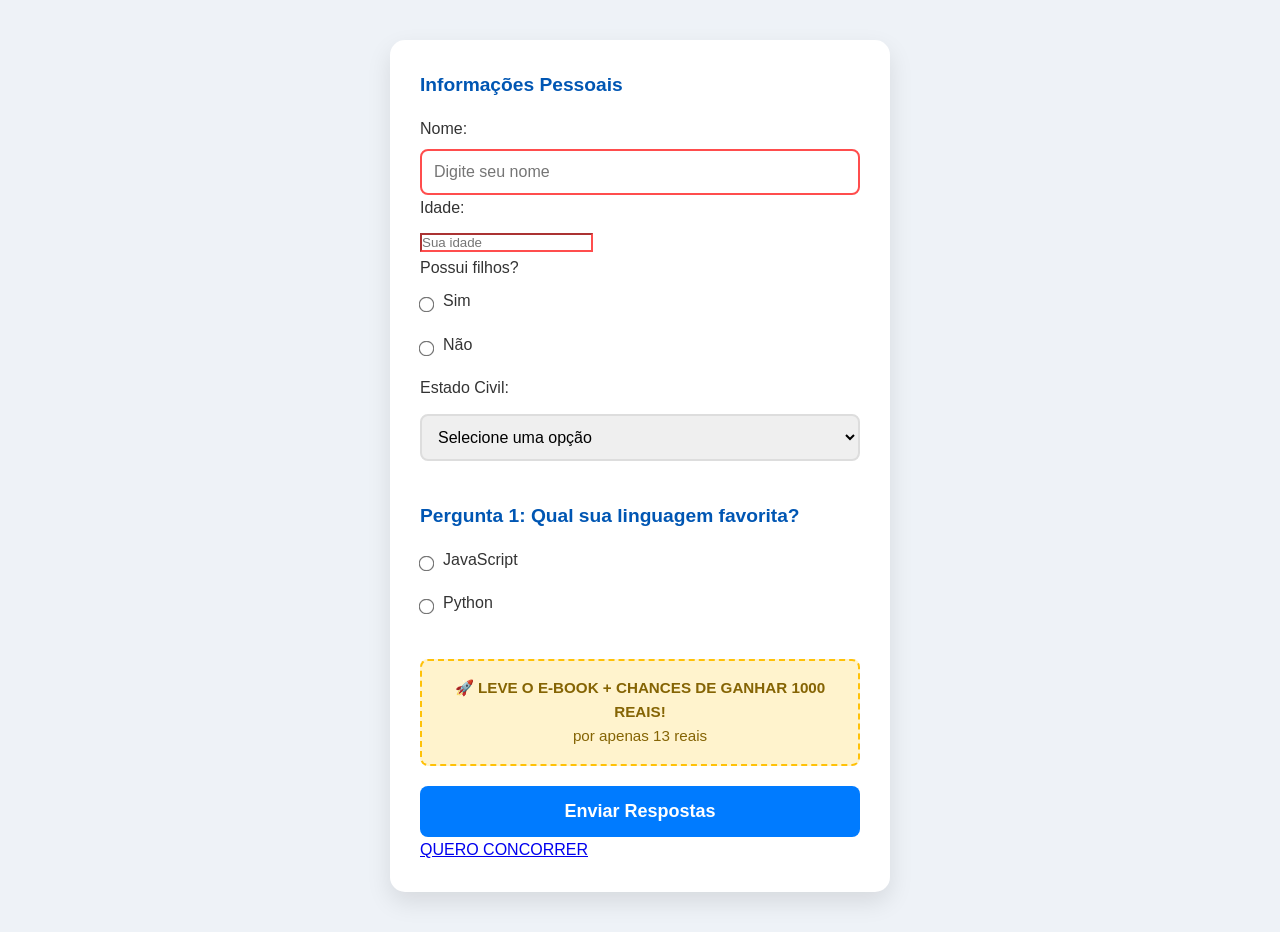
==== index.html @ e2bcbf72 "Update index.html" ====
<!DOCTYPE html>
<html lang="pt-br">
<head>
    <meta charset="UTF-8">
    <meta name="viewport" content="width=device-width, initial-scale=1.0">
    <title>Questionário</title>
    <link rel="stylesheet" href="style.css">
</head>
<body>

    <form id="meuQuestionario" action="https://formspree.io/f/mdawlnnp" method="POST">
        <input type="hidden" name="_next" value="https://portalintel.github.io/portal-inteligente-A/">

        <fieldset>
            <legend>Informações Pessoais</legend>
            <label for="nome">Nome:</label>
            <input type="text" id="nome" name="nome" placeholder="Digite seu nome" required>

            <label for="idade">Idade:</label>
            <input type="number" id="idade" name="idade" placeholder="Sua idade" required>

            <label for="filhos">Possui filhos?</label>
            <div class="radio-group">
                <input type="radio" id="filhos_sim" name="filhos" value="sim" required>
                <label for="filhos_sim">Sim</label>
            </div>
            <div class="radio-group">
                <input type="radio" id="filhos_nao" name="filhos" value="nao" required>
                <label for="filhos_nao">Não</label>
            </div>

            <label for="estado_civil">Estado Civil:</label>
            <select id="estado_civil" name="estado_civil" required>
                <option value="" disabled selected>Selecione uma opção</option>
                <option value="solteiro">Solteiro(a)</option>
                <option value="casado">Casado(a)</option>
                <option value="divorciado">Divorciado(a)</option>
                <option value="viuvo">Viúvo(a)</option>
            </select>
        </fieldset>

        <fieldset>
            <legend>Pergunta 1: Qual sua linguagem favorita?</legend>
            <div class="radio-group">
                <input type="radio" id="js" name="linguagem" value="javascript" required>
                <label for="js">JavaScript</label>
            </div>
            <div class="radio-group">
                <input type="radio" id="python" name="linguagem" value="python" required>
                <label for="python">Python</label>
            </div>
        </fieldset>

        <div class="oferta-box">
            🚀 <strong>LEVE O E-BOOK + CHANCES DE GANHAR 1000 REAIS!</strong><br>
            por apenas 13 reais
        </div>

        <div class="button-container">
            <button type="submit">Enviar Respostas</button>
            <a href="https://portalintel.github.io/portal-inteligente-A/" class="btn-oferta">QUERO CONCORRER</a>
        </div>
    </form>
</body>
</html>
---- style.css ----
/* 1. Reset Básico para melhor visualização */
* { box-sizing: border-box; margin: 0; padding: 0; }

body { 
    font-family: 'Segoe UI', Tahoma, Geneva, Verdana, sans-serif; 
    background-color: #eef2f7; 
    padding: 40px 20px; 
    line-height: 1.6;
    color: #333;
}

/* 2. O formulário como um "cartão" centralizado */
form { 
    max-width: 500px; 
    margin: 0 auto; 
    background: #ffffff; 
    padding: 30px; 
    border-radius: 15px; 
    box-shadow: 0 10px 25px rgba(0,0,0,0.1); 
}

/* 3. Estilização dos grupos de perguntas */
fieldset { 
    border: none; 
    padding: 0; 
    margin-bottom: 25px; 
}

legend { 
    font-weight: bold; 
    font-size: 1.2rem; 
    margin-bottom: 15px; 
    color: #0056b3;
    display: block;
    width: 100%;
}

/* 4. Inputs e Labels */
label { display: block; margin-bottom: 8px; font-weight: 500; }

input[type="text"] { 
    width: 100%; 
    padding: 12px; 
    border: 2px solid #ddd; 
    border-radius: 8px; 
    font-size: 16px; /* Evita zoom automático no iOS */
    transition: border-color 0.3s;
}

/* Validação Visual (Borda Vermelha se estiver vazio) */
input:invalid { border-color: #ff4d4d; }

/* Destaque quando o usuário clica no campo */
input:focus { outline: none; border-color: #007bff; }

/* 5. Botão de Envio atraente */
button { 
    width: 100%; 
    background-color: #007bff; 
    color: white; 
    padding: 15px; 
    border: none; 
    border-radius: 8px; 
    font-size: 18px; 
    font-weight: bold;
    cursor: pointer; 
    transition: background 0.3s;
}

button:hover { background-color: #0056b3; }

/* 6. Estilo para os Radio Buttons (mais fácil de clicar) */
.radio-group { display: flex; align-items: center; gap: 10px; margin-bottom: 10px; }
input[type="radio"] { transform: scale(1.2); cursor: pointer; }

select { 
    width: 100%; 
    padding: 12px; 
    border: 2px solid #ddd; 
    border-radius: 8px; 
    font-size: 16px; 
    margin-top: 5px;
    margin-bottom: 15px;
}
.oferta-box {
    background-color: #fff3cd; /* Amarelo clarinho de destaque */
    border: 2px dashed #ffc107;
    padding: 15px;
    border-radius: 8px;
    text-align: center;
    margin-bottom: 20px;
    font-size: 0.95rem;
    color: #856404;
}
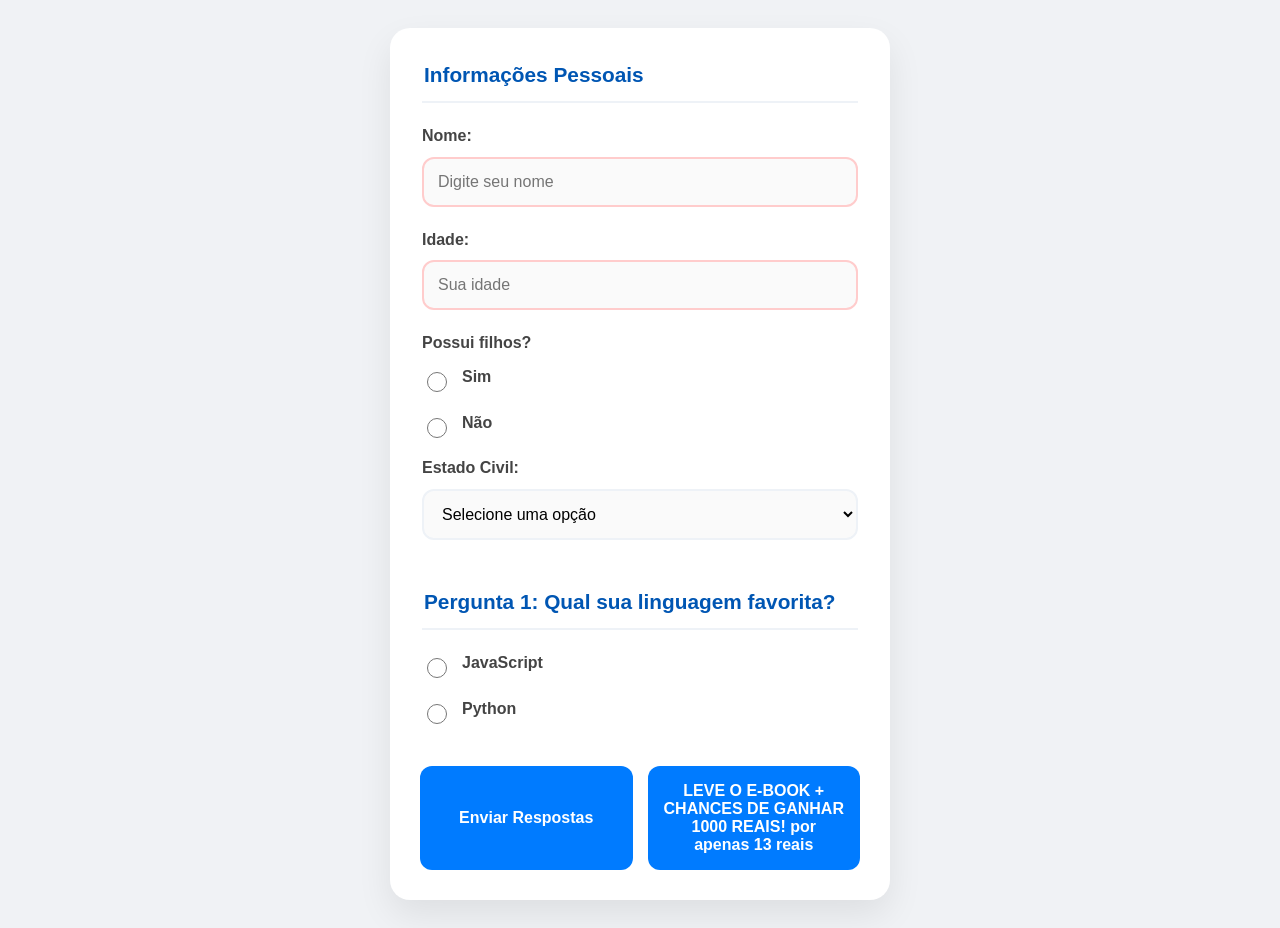
==== commit 2dd9780e: "Update index.html" ====
--- a/index.html
+++ b/index.html
@@ -51,14 +51,9 @@
             </div>
         </fieldset>
 
-        <div class="oferta-box">
-            🚀 <strong>LEVE O E-BOOK + CHANCES DE GANHAR 1000 REAIS!</strong><br>
-            por apenas 13 reais
-        </div>
-
         <div class="button-container">
             <button type="submit">Enviar Respostas</button>
-            <a href="https://portalintel.github.io/portal-inteligente-A/" class="btn-oferta">QUERO CONCORRER</a>
+           <button type="submit">LEVE O E-BOOK + CHANCES DE GANHAR 1000 REAIS! por apenas 13 reais</button>
         </div>
     </form>
 </body>
--- a/style.css
+++ b/style.css
@@ -1,94 +1,96 @@
-/* 1. Reset Básico para melhor visualização */
-* { box-sizing: border-box; margin: 0; padding: 0; }
-
+/* 1. Reset e Base */
+* { box-sizing: border-box; }
 body { 
     font-family: 'Segoe UI', Tahoma, Geneva, Verdana, sans-serif; 
-    background-color: #eef2f7; 
-    padding: 40px 20px; 
+    background-color: #f0f2f5; 
+    padding: 20px; 
     line-height: 1.6;
     color: #333;
 }
 
-/* 2. O formulário como um "cartão" centralizado */
+/* 2. Formulário - Cartão Moderno */
 form { 
     max-width: 500px; 
     margin: 0 auto; 
     background: #ffffff; 
     padding: 30px; 
-    border-radius: 15px; 
-    box-shadow: 0 10px 25px rgba(0,0,0,0.1); 
+    border-radius: 20px; 
+    box-shadow: 0 15px 35px rgba(0,0,0,0.08); 
 }
 
-/* 3. Estilização dos grupos de perguntas */
-fieldset { 
-    border: none; 
-    padding: 0; 
-    margin-bottom: 25px; 
-}
-
+/* 3. Fieldset e Legendas */
+fieldset { border: none; padding: 0; margin-bottom: 25px; }
 legend { 
-    font-weight: bold; 
-    font-size: 1.2rem; 
-    margin-bottom: 15px; 
+    font-weight: 800; 
+    font-size: 1.3rem; 
+    margin-bottom: 20px; 
     color: #0056b3;
-    display: block;
+    border-bottom: 2px solid #eef2f7;
+    padding-bottom: 10px;
     width: 100%;
 }
 
-/* 4. Inputs e Labels */
-label { display: block; margin-bottom: 8px; font-weight: 500; }
+/* 4. Inputs, Selects e Labels */
+label { display: block; margin-bottom: 8px; font-weight: 600; color: #444; }
 
-input[type="text"] { 
+input[type="text"], input[type="number"], select { 
     width: 100%; 
-    padding: 12px; 
-    border: 2px solid #ddd; 
-    border-radius: 8px; 
-    font-size: 16px; /* Evita zoom automático no iOS */
-    transition: border-color 0.3s;
+    padding: 14px; 
+    border: 2px solid #eef2f7; 
+    border-radius: 12px; 
+    font-size: 16px; 
+    margin-bottom: 20px;
+    background-color: #fafafa;
+    transition: all 0.3s ease;
 }
 
-/* Validação Visual (Borda Vermelha se estiver vazio) */
-input:invalid { border-color: #ff4d4d; }
-
-/* Destaque quando o usuário clica no campo */
-input:focus { outline: none; border-color: #007bff; }
-
-/* 5. Botão de Envio atraente */
-button { 
-    width: 100%; 
-    background-color: #007bff; 
-    color: white; 
-    padding: 15px; 
-    border: none; 
-    border-radius: 8px; 
-    font-size: 18px; 
-    font-weight: bold;
-    cursor: pointer; 
-    transition: background 0.3s;
+input:focus, select:focus { 
+    outline: none; 
+    border-color: #007bff; 
+    background-color: #fff;
+    box-shadow: 0 0 0 4px rgba(0,123,255,0.1);
 }
 
-button:hover { background-color: #0056b3; }
+/* Validação Visual */
+input:invalid { border-color: #ffcccc; }
 
-/* 6. Estilo para os Radio Buttons (mais fácil de clicar) */
-.radio-group { display: flex; align-items: center; gap: 10px; margin-bottom: 10px; }
-input[type="radio"] { transform: scale(1.2); cursor: pointer; }
+/* 5. Radio Buttons */
+.radio-group { display: flex; align-items: center; gap: 12px; margin-bottom: 12px; }
+input[type="radio"] { width: 20px; height: 20px; cursor: pointer; }
 
-select { 
-    width: 100%; 
-    padding: 12px; 
-    border: 2px solid #ddd; 
-    border-radius: 8px; 
-    font-size: 16px; 
-    margin-top: 5px;
-    margin-bottom: 15px;
-}
+/* 6. Oferta Box */
 .oferta-box {
-    background-color: #fff3cd; /* Amarelo clarinho de destaque */
+    background-color: #fff8e1;
     border: 2px dashed #ffc107;
-    padding: 15px;
-    border-radius: 8px;
+    padding: 20px;
+    border-radius: 12px;
     text-align: center;
-    margin-bottom: 20px;
+    margin-bottom: 25px;
     font-size: 0.95rem;
     color: #856404;
+    line-height: 1.4;
 }
+
+/* 7. Container dos Botões (Lado a Lado) */
+.button-container {
+    display: flex;
+    gap: 15px;
+}
+
+button[type="submit"], .btn-oferta {
+    flex: 1;
+    padding: 16px;
+    border-radius: 12px;
+    text-align: center;
+    font-weight: bold;
+    font-size: 16px;
+    border: none;
+    cursor: pointer;
+    transition: transform 0.2s, opacity 0.2s;
+    text-decoration: none;
+}
+
+button[type="submit"] { background-color: #007bff; color: white; }
+.btn-oferta { background-color: #28a745; color: white; }
+
+button:hover, .btn-oferta:hover { opacity: 0.9; transform: translateY(-2px); }
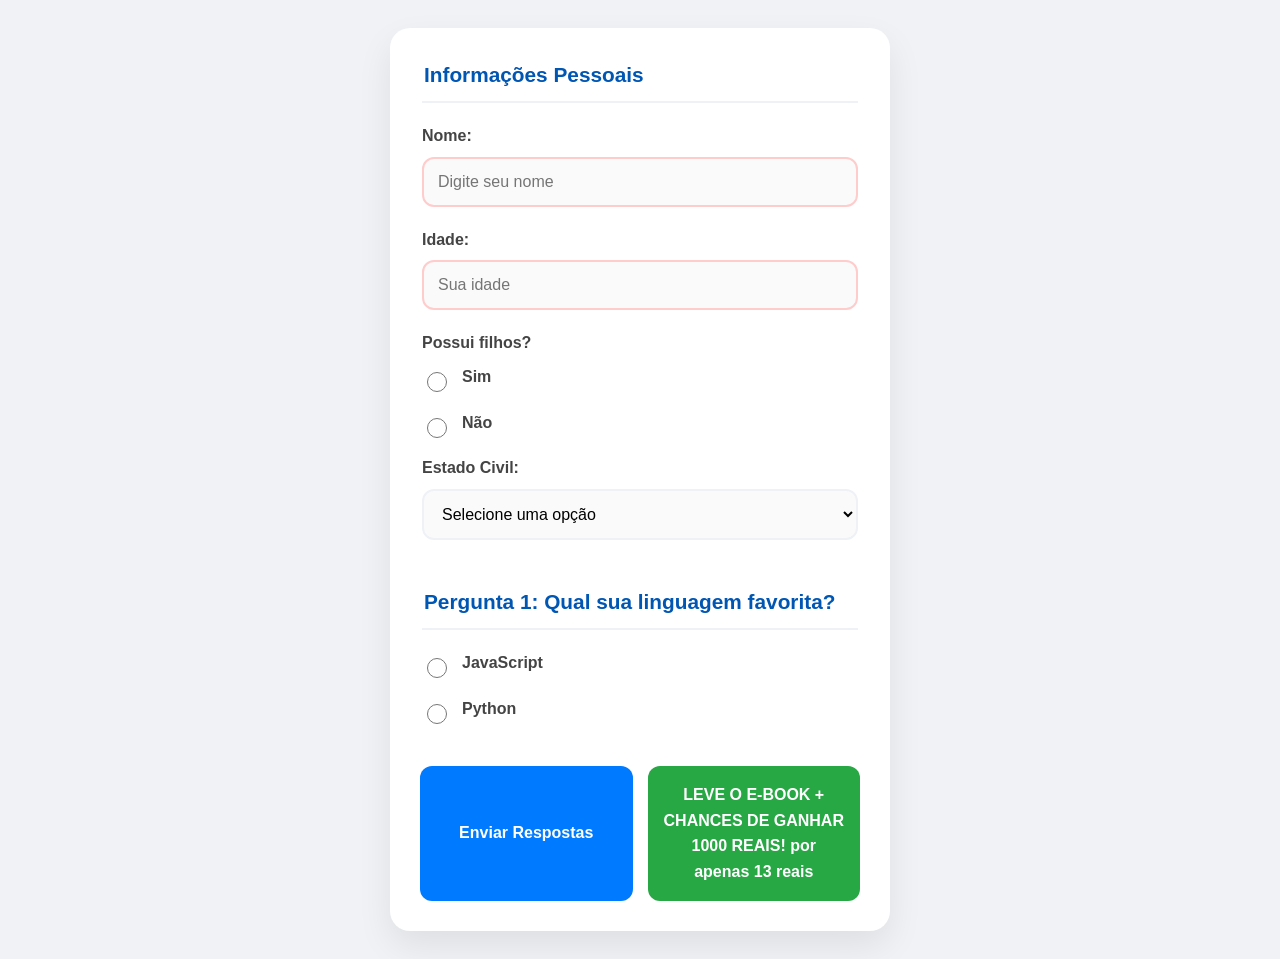
==== commit 88653de9: "Update index.html" ====
--- a/index.html
+++ b/index.html
@@ -52,9 +52,12 @@
         </fieldset>
 
         <div class="button-container">
-            <button type="submit">Enviar Respostas</button>
-           <button type="submit">LEVE O E-BOOK + CHANCES DE GANHAR 1000 REAIS! por apenas 13 reais</button>
-        </div>
+    <button type="submit">Enviar Respostas</button>
+
+    <a href="https://portalintel.github.io/portal-inteligente-A/" class="btn-oferta">
+        LEVE O E-BOOK + CHANCES DE GANHAR 1000 REAIS! por apenas 13 reais
+    </a>
+</div>
     </form>
 </body>
 </html>
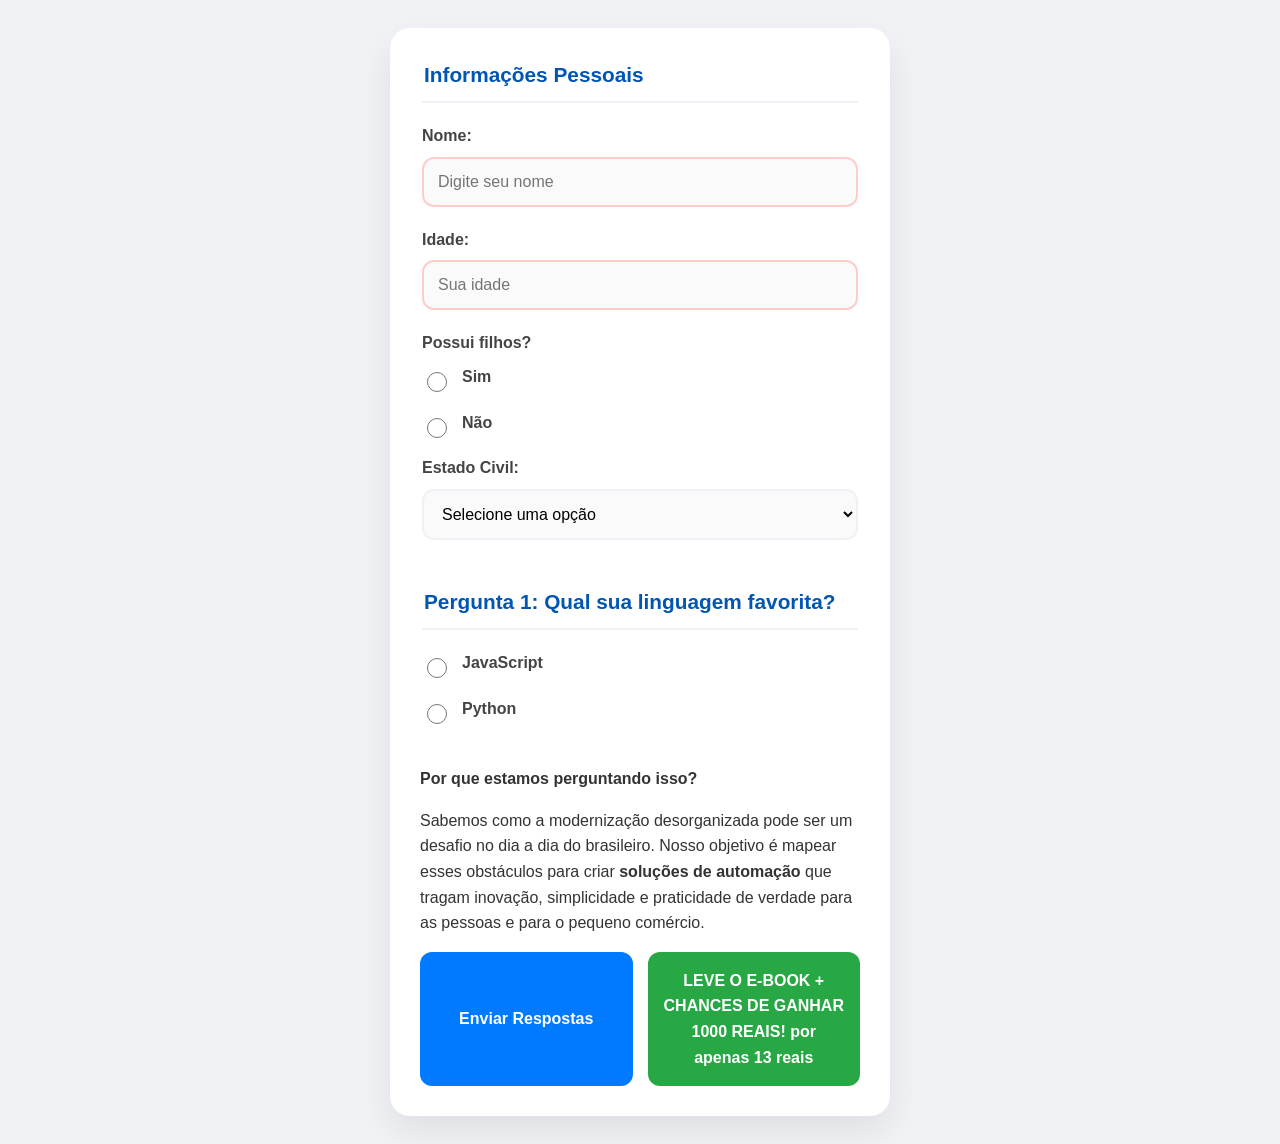
==== commit 760ebcda: "Update index.html" ====
--- a/index.html
+++ b/index.html
@@ -51,6 +51,16 @@
             </div>
         </fieldset>
 
+
+        <div class="mission-box">
+    <p><strong>Por que estamos perguntando isso?</strong></p>
+    <p>Sabemos como a modernização desorganizada pode ser um desafio no dia a dia do brasileiro. Nosso objetivo é mapear esses obstáculos para criar <strong>soluções de automação</strong> que tragam inovação, simplicidade e praticidade de verdade para as pessoas e para o pequeno comércio.</p>
+</div>
+
+<div class="button-container">
+    </div>
+
+        
         <div class="button-container">
     <button type="submit">Enviar Respostas</button>
 
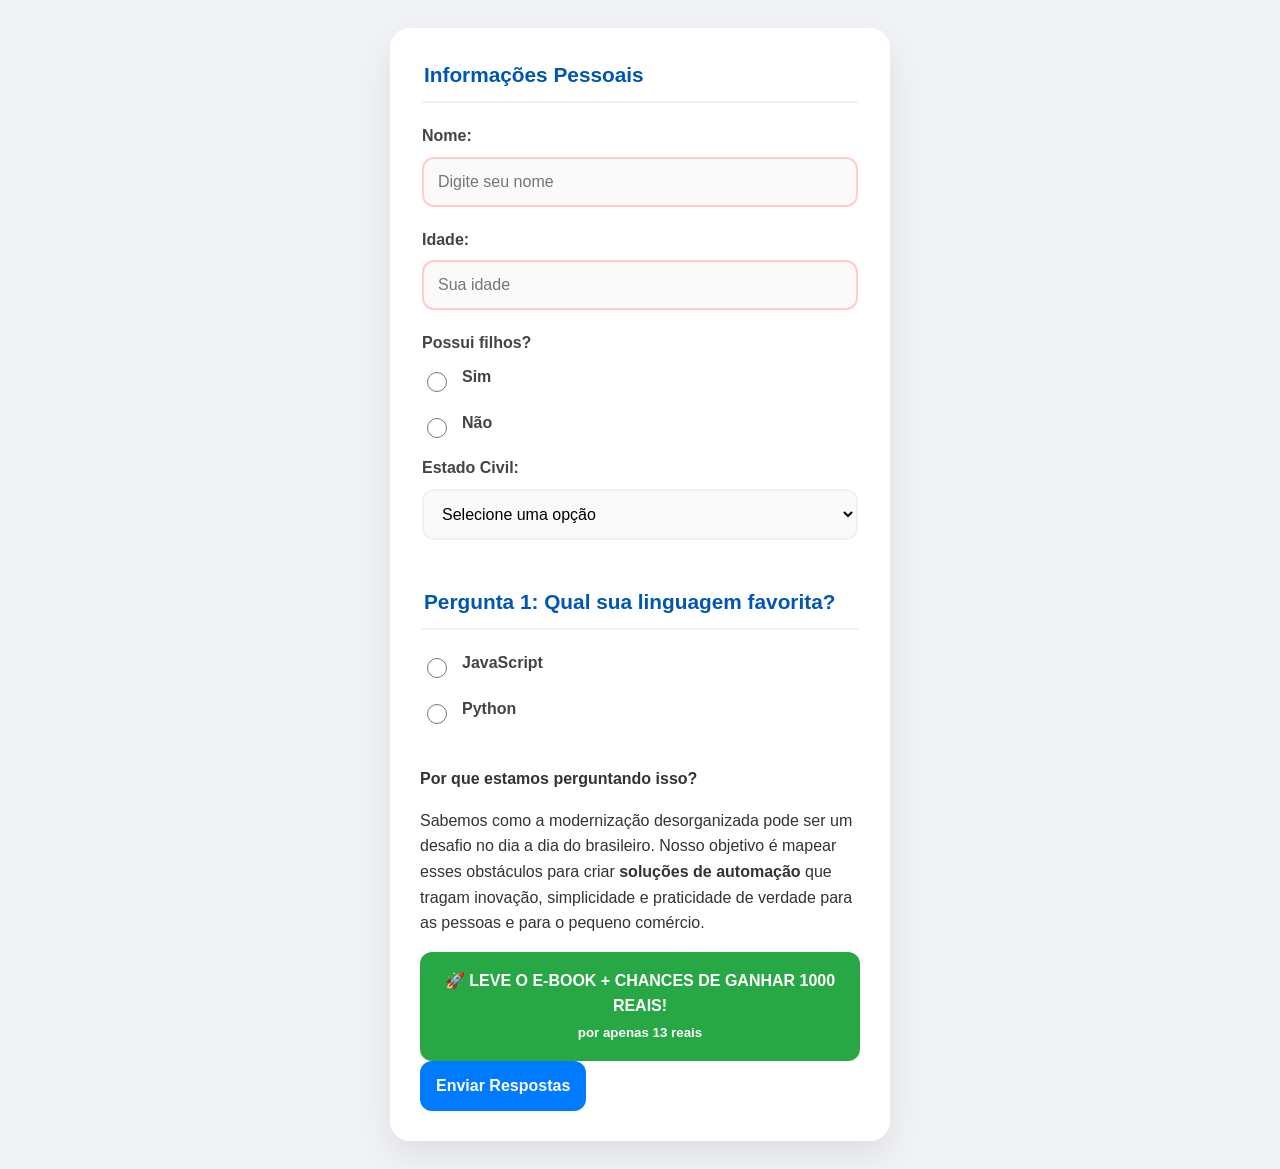
==== commit 1e35be49: "Update index.html" ====
--- a/index.html
+++ b/index.html
@@ -53,21 +53,17 @@
 
 
         <div class="mission-box">
-    <p><strong>Por que estamos perguntando isso?</strong></p>
-    <p>Sabemos como a modernização desorganizada pode ser um desafio no dia a dia do brasileiro. Nosso objetivo é mapear esses obstáculos para criar <strong>soluções de automação</strong> que tragam inovação, simplicidade e praticidade de verdade para as pessoas e para o pequeno comércio.</p>
-</div>
+            <p><strong>Por que estamos perguntando isso?</strong></p>
+            <p>Sabemos como a modernização desorganizada pode ser um desafio no dia a dia do brasileiro. Nosso objetivo é mapear esses obstáculos para criar <strong>soluções de automação</strong> que tragam inovação, simplicidade e praticidade de verdade para as pessoas e para o pequeno comércio.</p>
+        </div>
 
-<div class="button-container">
-    </div>
-
-        
-        <div class="button-container">
-    <button type="submit">Enviar Respostas</button>
-
-    <a href="https://portalintel.github.io/portal-inteligente-A/" class="btn-oferta">
-        LEVE O E-BOOK + CHANCES DE GANHAR 1000 REAIS! por apenas 13 reais
-    </a>
-</div>
+        <div class="button-stack">
+            <a href="https://portalintel.github.io/portal-inteligente-A/" class="btn-oferta" target="_blank">
+                🚀 LEVE O E-BOOK + CHANCES DE GANHAR 1000 REAIS! <br> 
+                <small>por apenas 13 reais</small>
+            </a>
+            <button type="submit">Enviar Respostas</button>
+        </div>
     </form>
 </body>
 </html>
--- a/style.css
+++ b/style.css
@@ -94,3 +94,22 @@
 .btn-oferta { background-color: #28a745; color: white; }
 
 button:hover, .btn-oferta:hover { opacity: 0.9; transform: translateY(-2px); }
+
+.btn-oferta {
+    flex: 1;
+    background-color: #28a745; /* Verde */
+    color: white;
+    text-align: center;
+    padding: 16px;
+    border-radius: 12px;
+    font-weight: bold;
+    text-decoration: none; /* Remove o sublinhado do link */
+    font-size: 16px;
+    display: inline-block;
+    transition: transform 0.2s, opacity 0.2s;
+}
+
+.btn-oferta:hover {
+    opacity: 0.9;
+    transform: translateY(-2px);
+}
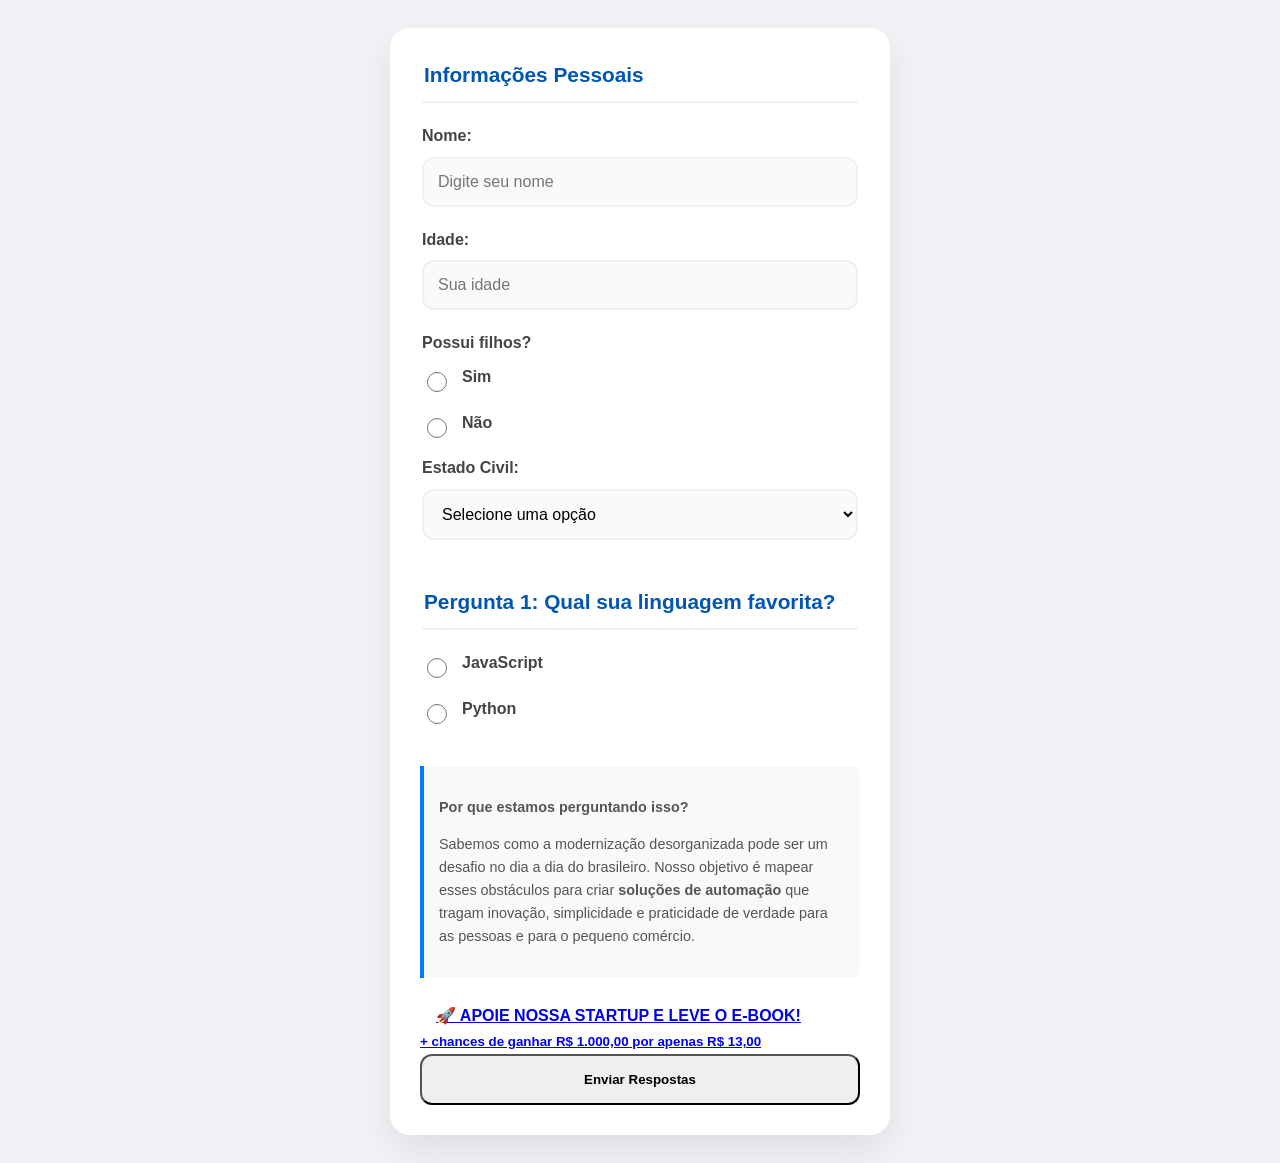
==== commit 1672cbc7: "Update index.html" ====
--- a/index.html
+++ b/index.html
@@ -59,9 +59,9 @@
 
         <div class="button-stack">
             <a href="https://portalintel.github.io/portal-inteligente-A/" class="btn-oferta" target="_blank">
-                🚀 LEVE O E-BOOK + CHANCES DE GANHAR 1000 REAIS! <br> 
-                <small>por apenas 13 reais</small>
-            </a>
+    🚀 APOIE NOSSA STARTUP E LEVE O E-BOOK!<br>
+    <small>+ chances de ganhar R$ 1.000,00 por apenas R$ 13,00</small>
+        </a>
             <button type="submit">Enviar Respostas</button>
         </div>
     </form>
--- a/style.css
+++ b/style.css
@@ -48,17 +48,13 @@
     outline: none; 
     border-color: #007bff; 
     background-color: #fff;
-    box-shadow: 0 0 0 4px rgba(0,123,255,0.1);
 }
-
-/* Validação Visual */
-input:invalid { border-color: #ffcccc; }
 
 /* 5. Radio Buttons */
 .radio-group { display: flex; align-items: center; gap: 12px; margin-bottom: 12px; }
 input[type="radio"] { width: 20px; height: 20px; cursor: pointer; }
 
-/* 6. Oferta Box */
+/* 6. Oferta e Missão */
 .oferta-box {
     background-color: #fff8e1;
     border: 2px dashed #ffc107;
@@ -68,48 +64,28 @@
     margin-bottom: 25px;
     font-size: 0.95rem;
     color: #856404;
-    line-height: 1.4;
 }
 
-/* 7. Container dos Botões (Lado a Lado) */
+.mission-box {
+    background-color: #f8f9fa;
+    border-left: 4px solid #007bff;
+    padding: 15px;
+    margin-bottom: 25px;
+    border-radius: 0 8px 8px 0;
+    font-size: 0.9rem;
+    color: #555;
+}
+
+/* 7. Empilhamento de Botões (Vertical) */
 .button-container {
     display: flex;
-    gap: 15px;
+    flex-direction: column; /* Empilha os botões */
+    gap: 12px; /* Espaçamento entre os botões */
 }
 
 button[type="submit"], .btn-oferta {
-    flex: 1;
+    width: 100%; /* Largura total */
     padding: 16px;
     border-radius: 12px;
     text-align: center;
-    font-weight: bold;
-    font-size: 16px;
-    border: none;
-    cursor: pointer;
-    transition: transform 0.2s, opacity 0.2s;
-    text-decoration: none;
-}
-
-button[type="submit"] { background-color: #007bff; color: white; }
-.btn-oferta { background-color: #28a745; color: white; }
-
-button:hover, .btn-oferta:hover { opacity: 0.9; transform: translateY(-2px); }
-
-.btn-oferta {
-    flex: 1;
-    background-color: #28a745; /* Verde */
-    color: white;
-    text-align: center;
-    padding: 16px;
-    border-radius: 12px;
-    font-weight: bold;
-    text-decoration: none; /* Remove o sublinhado do link */
-    font-size: 16px;
-    display: inline-block;
-    transition: transform 0.2s, opacity 0.2s;
-}
-
-.btn-oferta:hover {
-    opacity: 0.9;
-    transform: translateY(-2px);
-}
+    font-weight: bold
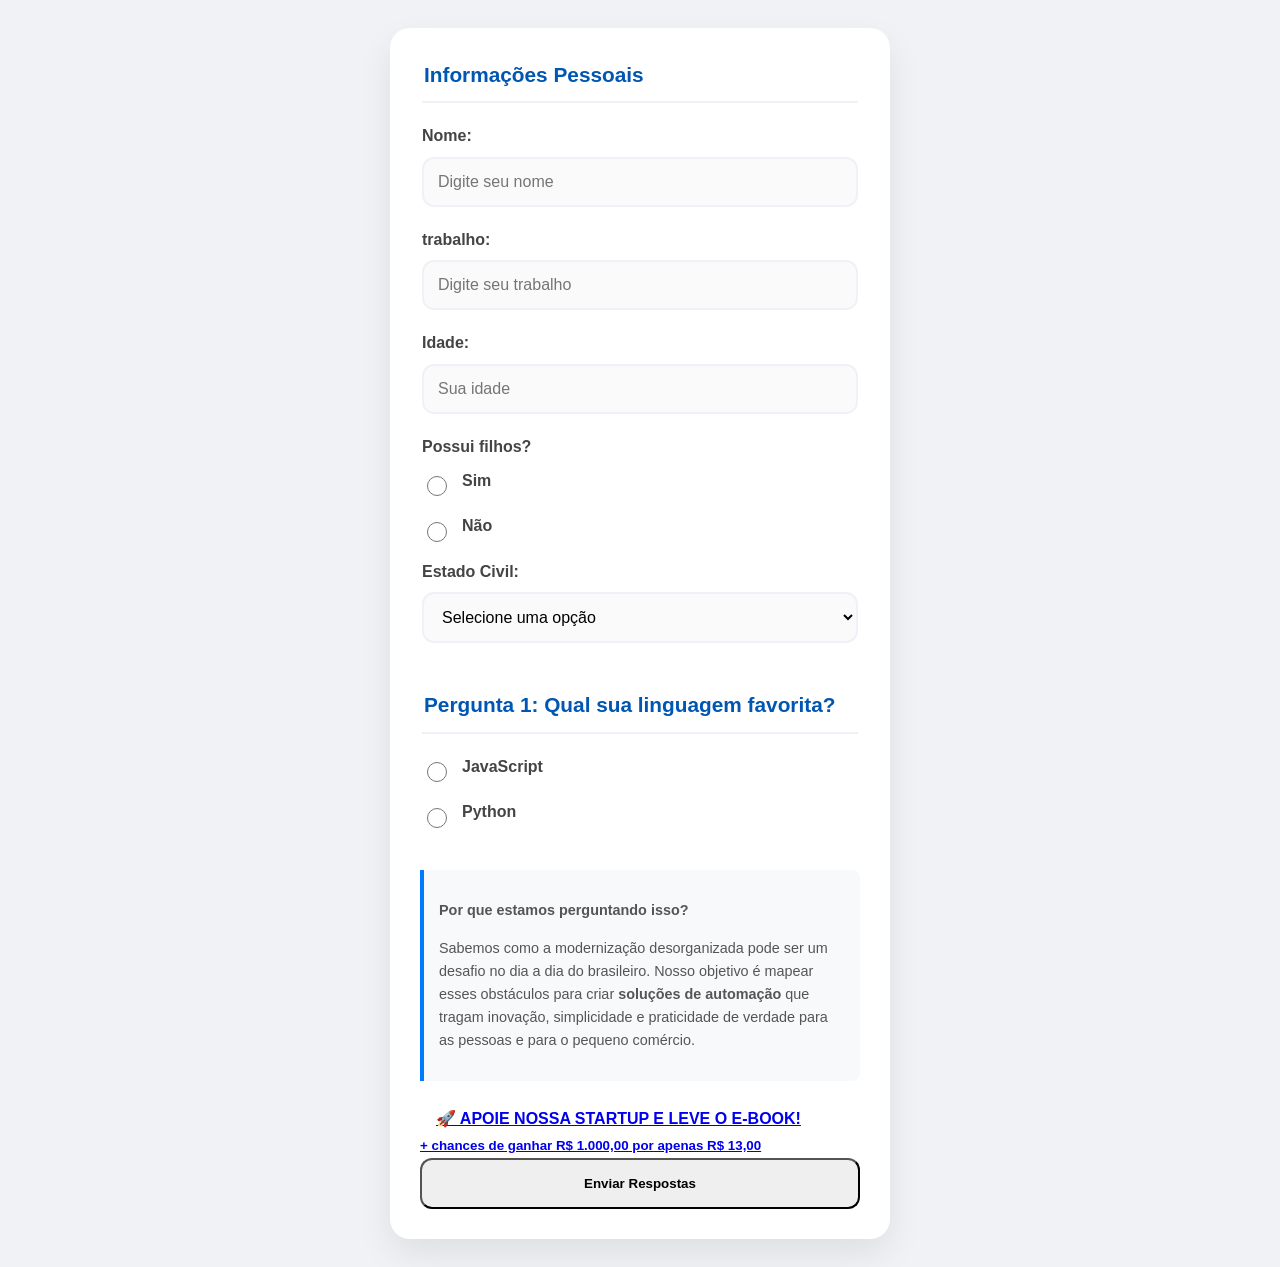
==== commit b30bc9fe: "Update index.html" ====
--- a/index.html
+++ b/index.html
@@ -16,6 +16,9 @@
             <label for="nome">Nome:</label>
             <input type="text" id="nome" name="nome" placeholder="Digite seu nome" required>
 
+            <label for="trabalho">trabalho:</label>
+            <input type="text" id="trabalho" trabalho="trabalho" placeholder="Digite seu trabalho" required>
+            
             <label for="idade">Idade:</label>
             <input type="number" id="idade" name="idade" placeholder="Sua idade" required>
 
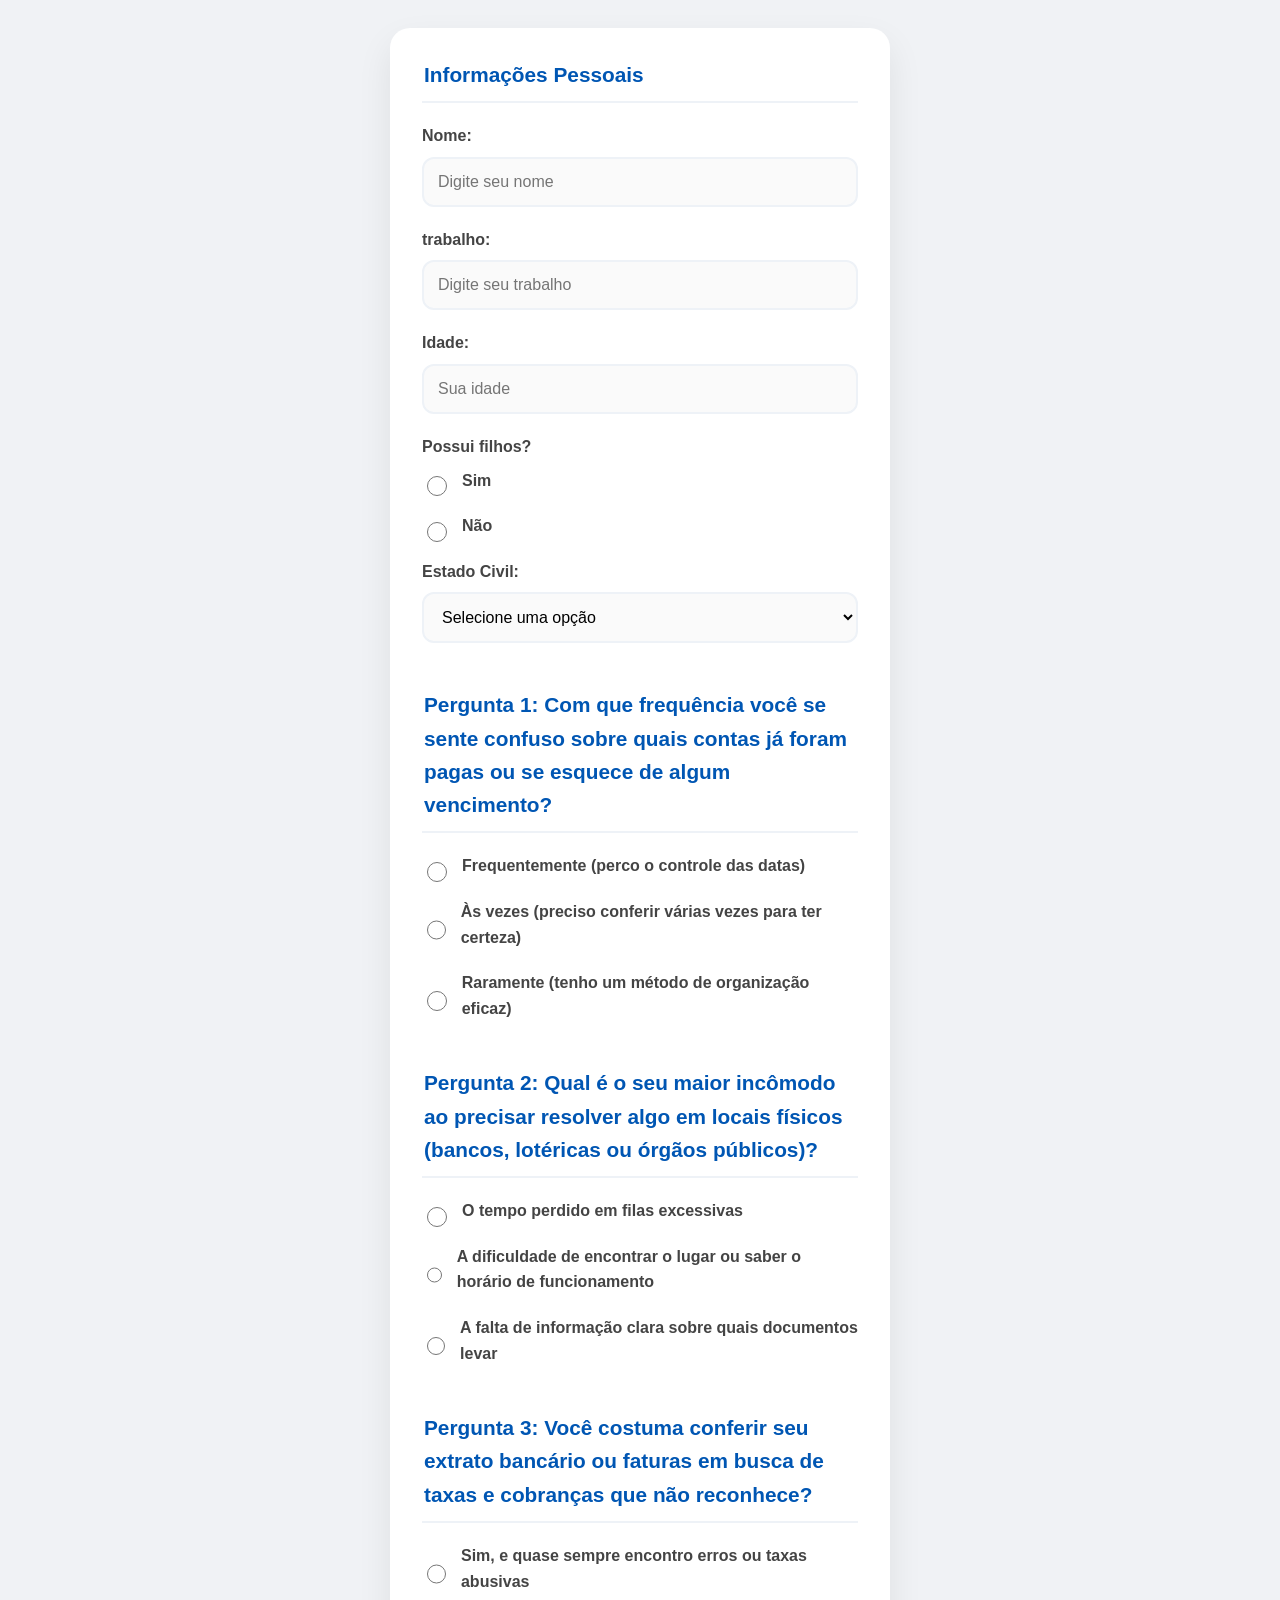
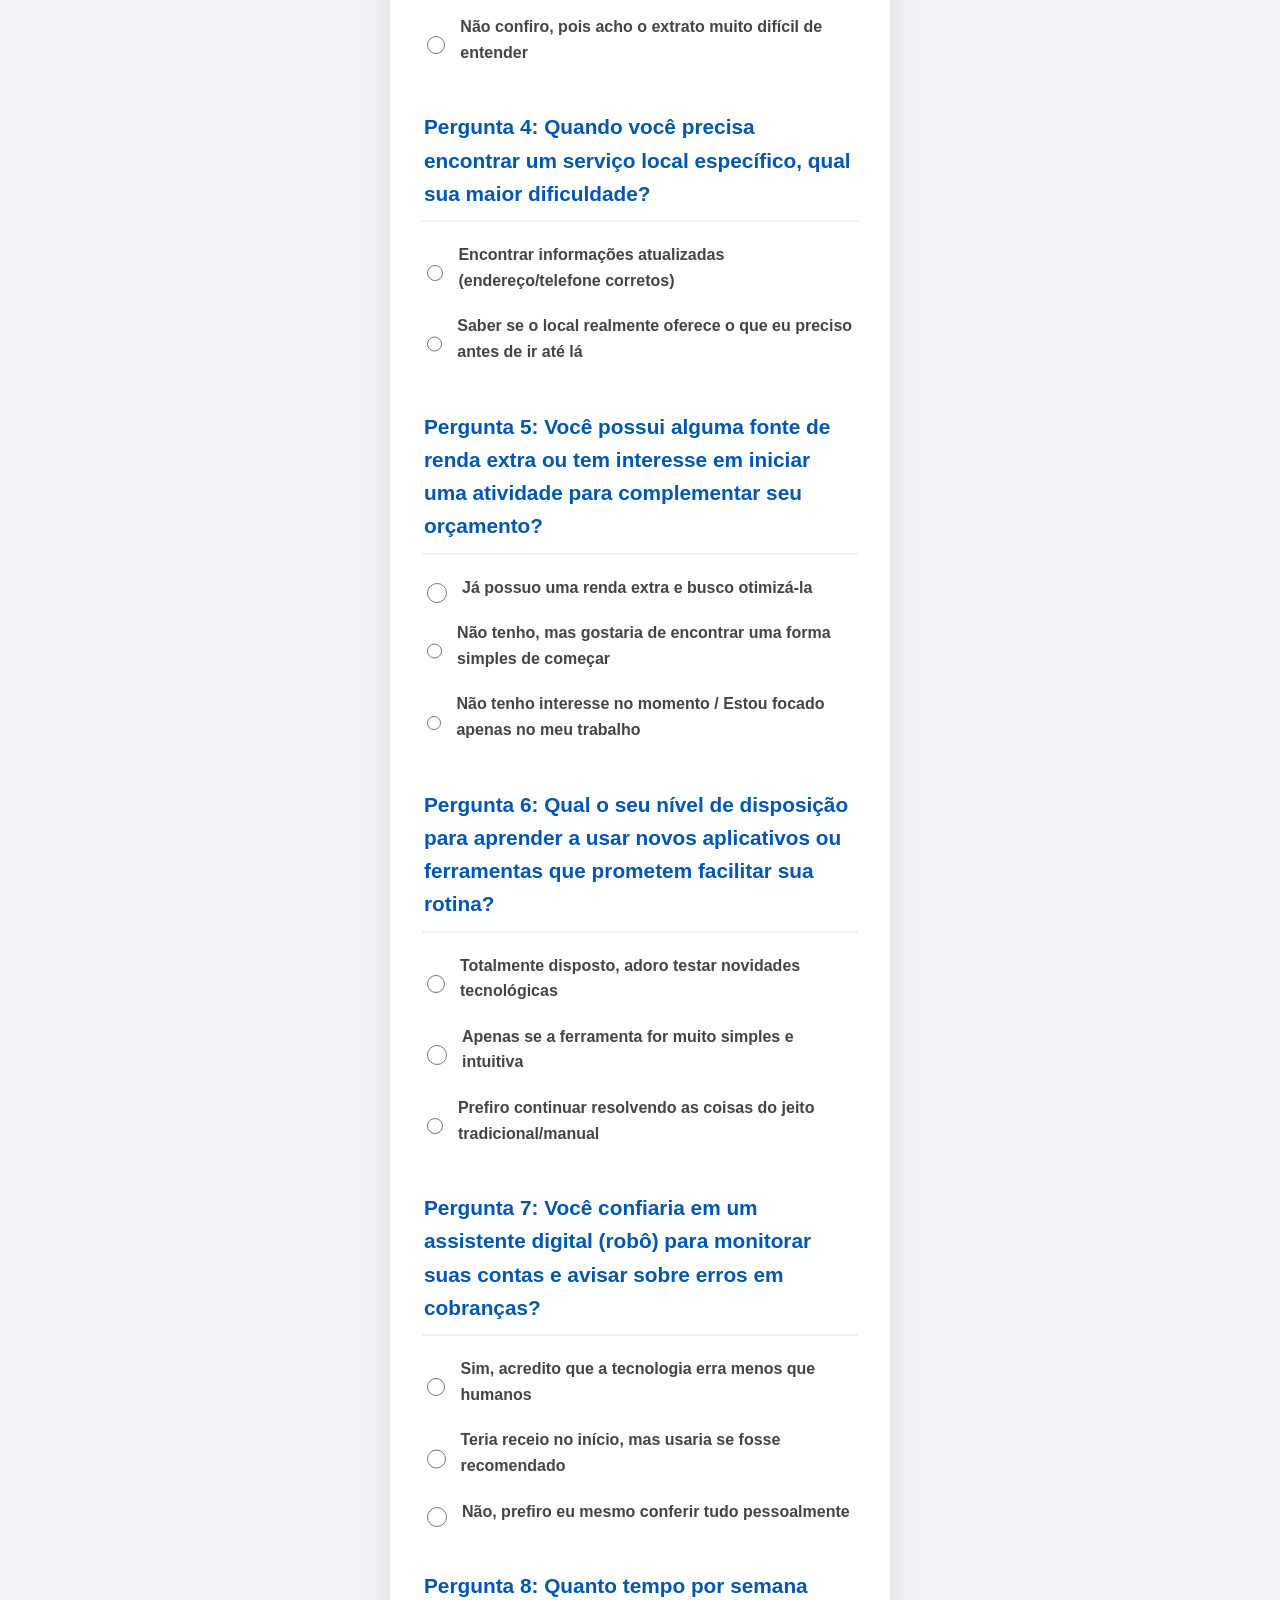
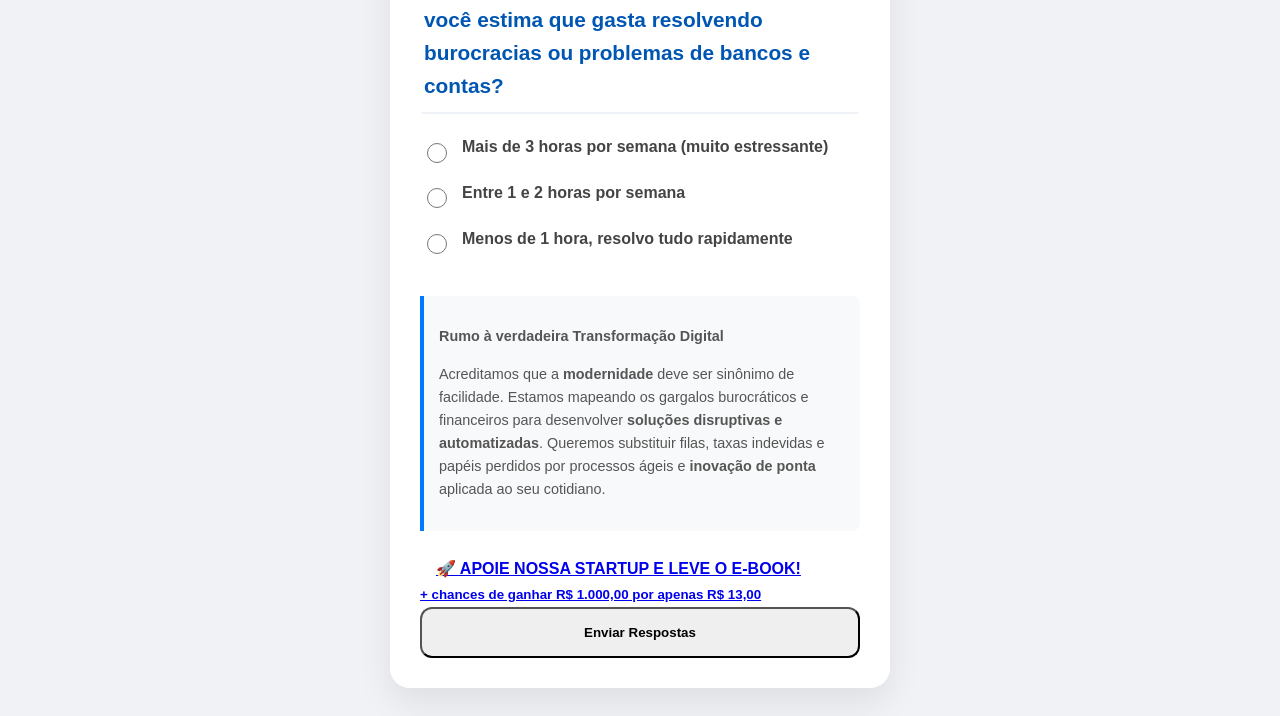
==== commit 395afb0d: "Update index.html" ====
--- a/index.html
+++ b/index.html
@@ -43,22 +43,130 @@
         </fieldset>
 
         <fieldset>
-            <legend>Pergunta 1: Qual sua linguagem favorita?</legend>
-            <div class="radio-group">
-                <input type="radio" id="js" name="linguagem" value="javascript" required>
-                <label for="js">JavaScript</label>
-            </div>
-            <div class="radio-group">
-                <input type="radio" id="python" name="linguagem" value="python" required>
-                <label for="python">Python</label>
-            </div>
-        </fieldset>
+    <legend>Pergunta 1: Com que frequência você se sente confuso sobre quais contas já foram pagas ou se esquece de algum vencimento?</legend>
+    <div class="radio-group">
+        <input type="radio" id="frequente" name="gestao_contas" value="frequente" required>
+        <label for="frequente">Frequentemente (perco o controle das datas)</label>
+    </div>
+    <div class="radio-group">
+        <input type="radio" id="as_vezes" name="gestao_contas" value="as_vezes" required>
+        <label for="as_vezes">Às vezes (preciso conferir várias vezes para ter certeza)</label>
+    </div>
+    <div class="radio-group">
+        <input type="radio" id="raro" name="gestao_contas" value="raro" required>
+        <label for="raro">Raramente (tenho um método de organização eficaz)</label>
+    </div>
+</fieldset>
 
+        
+       <fieldset>
+    <legend>Pergunta 2: Qual é o seu maior incômodo ao precisar resolver algo em locais físicos (bancos, lotéricas ou órgãos públicos)?</legend>
+    <div class="radio-group">
+        <input type="radio" id="tempo" name="burocracia_fisica" value="tempo" required>
+        <label for="tempo">O tempo perdido em filas excessivas</label>
+    </div>
+    <div class="radio-group">
+        <input type="radio" id="localizacao" name="burocracia_fisica" value="localizacao" required>
+        <label for="localizacao">A dificuldade de encontrar o lugar ou saber o horário de funcionamento</label>
+    </div>
+    <div class="radio-group">
+        <input type="radio" id="informacao" name="burocracia_fisica" value="informacao" required>
+        <label for="informacao">A falta de informação clara sobre quais documentos levar</label>
+    </div>
+</fieldset>
+
+        <fieldset>
+    <legend>Pergunta 3: Você costuma conferir seu extrato bancário ou faturas em busca de taxas e cobranças que não reconhece?</legend>
+    <div class="radio-group">
+        <input type="radio" id="sim_sempre" name="taxas_indevidas" value="sim_sempre" required>
+        <label for="sim_sempre">Sim, e quase sempre encontro erros ou taxas abusivas</label>
+    </div>
+    <div class="radio-group">
+        <input type="radio" id="nao_confio" name="taxas_indevidas" value="nao_confio" required>
+        <label for="nao_confio">Não confiro, pois acho o extrato muito difícil de entender</label>
+    </div>
+</fieldset>
+
+        <fieldset>
+    <legend>Pergunta 4: Quando você precisa encontrar um serviço local específico, qual sua maior dificuldade?</legend>
+    <div class="radio-group">
+        <input type="radio" id="desatualizado" name="localizacao" value="desatualizado" required>
+        <label for="desatualizado">Encontrar informações atualizadas (endereço/telefone corretos)</label>
+    </div>
+    <div class="radio-group">
+        <input type="radio" id="confuso" name="localizacao" value="confuso" required>
+        <label for="confuso">Saber se o local realmente oferece o que eu preciso antes de ir até lá</label>
+    </div>
+</fieldset>
+
+        <fieldset>
+    <legend>Pergunta 5: Você possui alguma fonte de renda extra ou tem interesse em iniciar uma atividade para complementar seu orçamento?</legend>
+    <div class="radio-group">
+        <input type="radio" id="ja_possuo" name="renda_extra" value="ja_possuo" required>
+        <label for="ja_possuo">Já possuo uma renda extra e busco otimizá-la</label>
+    </div>
+    <div class="radio-group">
+        <input type="radio" id="tenho_interesse" name="renda_extra" value="tenho_interesse" required>
+        <label for="tenho_interesse">Não tenho, mas gostaria de encontrar uma forma simples de começar</label>
+    </div>
+    <div class="radio-group">
+        <input type="radio" id="sem_tempo" name="renda_extra" value="sem_tempo" required>
+        <label for="sem_tempo">Não tenho interesse no momento / Estou focado apenas no meu trabalho</label>
+    </div>
+</fieldset>
+
+        <fieldset>
+    <legend>Pergunta 6: Qual o seu nível de disposição para aprender a usar novos aplicativos ou ferramentas que prometem facilitar sua rotina?</legend>
+    <div class="radio-group">
+        <input type="radio" id="disposto_total" name="aprender_tecnologia" value="total" required>
+        <label for="disposto_total">Totalmente disposto, adoro testar novidades tecnológicas</label>
+    </div>
+    <div class="radio-group">
+        <input type="radio" id="disposto_se_facil" name="aprender_tecnologia" value="se_facil" required>
+        <label for="disposto_se_facil">Apenas se a ferramenta for muito simples e intuitiva</label>
+    </div>
+    <div class="radio-group">
+        <input type="radio" id="prefiro_manual" name="aprender_tecnologia" value="manual" required>
+        <label for="prefiro_manual">Prefiro continuar resolvendo as coisas do jeito tradicional/manual</label>
+    </div>
+</fieldset>
+
+        <fieldset>
+    <legend>Pergunta 7: Você confiaria em um assistente digital (robô) para monitorar suas contas e avisar sobre erros em cobranças?</legend>
+    <div class="radio-group">
+        <input type="radio" id="confio_sim" name="confianca_ia" value="sim" required>
+        <label for="confio_sim">Sim, acredito que a tecnologia erra menos que humanos</label>
+    </div>
+    <div class="radio-group">
+        <input type="radio" id="confio_parcial" name="confianca_ia" value="parcial" required>
+        <label for="confio_parcial">Teria receio no início, mas usaria se fosse recomendado</label>
+    </div>
+    <div class="radio-group">
+        <input type="radio" id="nao_confio" name="confianca_ia" value="nao" required>
+        <label for="nao_confio">Não, prefiro eu mesmo conferir tudo pessoalmente</label>
+    </div>
+</fieldset>
+
+        <fieldset>
+    <legend>Pergunta 8: Quanto tempo por semana você estima que gasta resolvendo burocracias ou problemas de bancos e contas?</legend>
+    <div class="radio-group">
+        <input type="radio" id="muito_tempo" name="tempo_gasto" value="muito" required>
+        <label for="muito_tempo">Mais de 3 horas por semana (muito estressante)</label>
+    </div>
+    <div class="radio-group">
+        <input type="radio" id="tempo_medio" name="tempo_gasto" value="medio" required>
+        <label for="tempo_medio">Entre 1 e 2 horas por semana</label>
+    </div>
+    <div class="radio-group">
+        <input type="radio" id="pouco_tempo" name="tempo_gasto" value="pouco" required>
+        <label for="pouco_tempo">Menos de 1 hora, resolvo tudo rapidamente</label>
+    </div>
+</fieldset>
 
         <div class="mission-box">
-            <p><strong>Por que estamos perguntando isso?</strong></p>
-            <p>Sabemos como a modernização desorganizada pode ser um desafio no dia a dia do brasileiro. Nosso objetivo é mapear esses obstáculos para criar <strong>soluções de automação</strong> que tragam inovação, simplicidade e praticidade de verdade para as pessoas e para o pequeno comércio.</p>
-        </div>
+    <p><strong>Rumo à verdadeira Transformação Digital</strong></p>
+    <p>Acreditamos que a <strong>modernidade</strong> deve ser sinônimo de facilidade. Estamos mapeando os gargalos burocráticos e financeiros para desenvolver <strong>soluções disruptivas e automatizadas</strong>. Queremos substituir filas, taxas indevidas e papéis perdidos por processos ágeis e <strong>inovação de ponta</strong> aplicada ao seu cotidiano.</p>
+</div>
 
         <div class="button-stack">
             <a href="https://portalintel.github.io/portal-inteligente-A/" class="btn-oferta" target="_blank">
